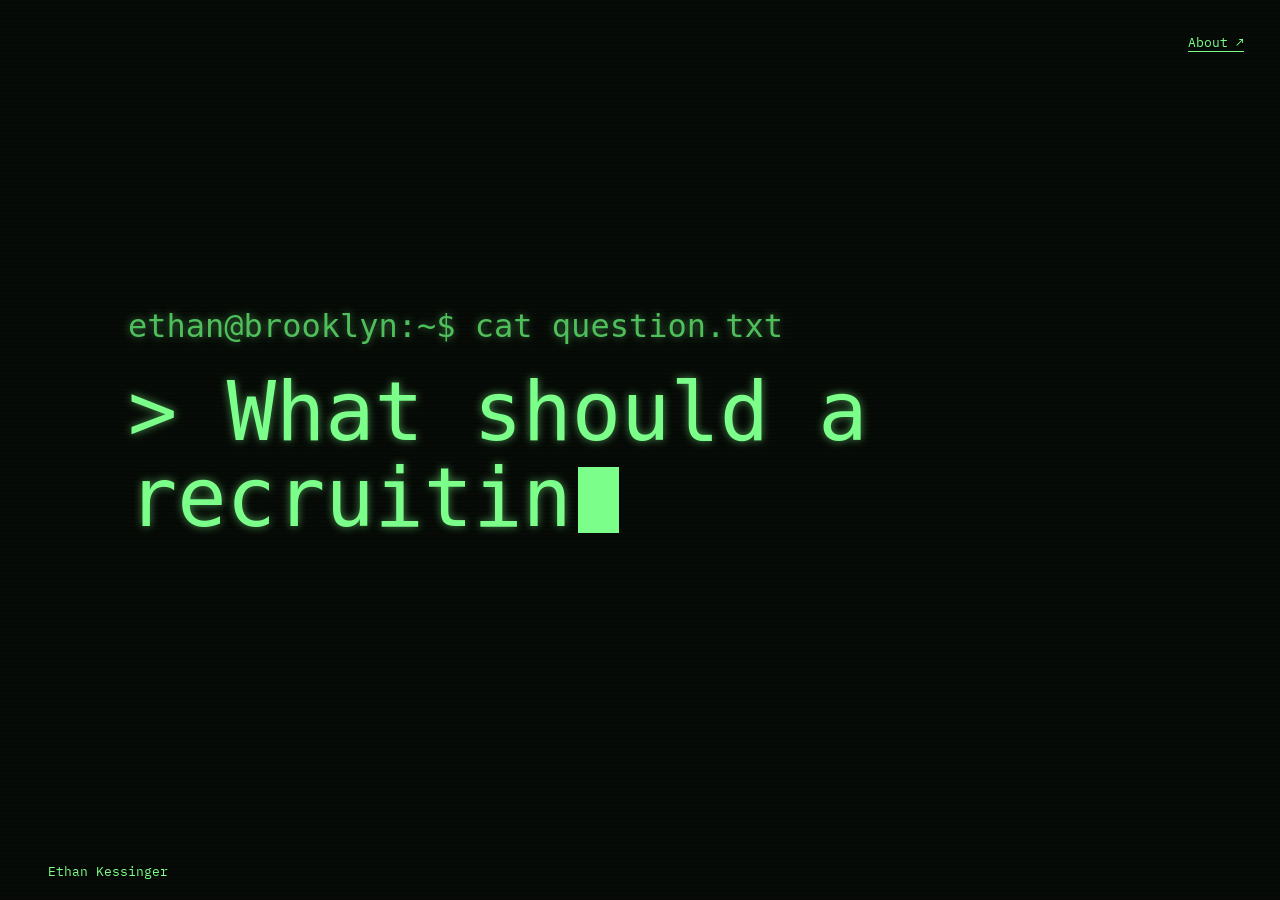
==== index.html @ fab77e96 "Add files via upload" ====
<!doctype html>
<html lang="en">
<head>
<meta charset="utf-8">
<meta name="viewport" content="width=device-width, initial-scale=1, viewport-fit=cover">
<title>Ethan Kessinger</title>
<meta name="description" content="Ethan Kessinger builds AI-native products for the people who hire people. This site holds one open question at a time.">
<link rel="canonical" href="https://www.ethankessinger.com/">
<meta property="og:type" content="website">
<meta property="og:url" content="https://www.ethankessinger.com/">
<meta property="og:title" content="Ethan Kessinger">
<meta property="og:description" content="One open question at a time.">
<meta property="og:image" content="https://www.ethankessinger.com/og-image.png">
<meta property="og:image:width" content="1200">
<meta property="og:image:height" content="630">
<meta name="twitter:card" content="summary_large_image">
<meta name="theme-color" content="#F4F0E6">
<link rel="icon" href="favicon.svg" type="image/svg+xml">
<link rel="preconnect" href="https://fonts.googleapis.com">
<link rel="preconnect" href="https://fonts.gstatic.com" crossorigin>
<link rel="stylesheet" href="https://fonts.googleapis.com/css2?family=Special+Elite&family=Instrument+Serif:ital@0;1&family=VT323&family=Archivo+Black&family=IBM+Plex+Mono:wght@400;500&family=IBM+Plex+Sans:wght@400;500&display=swap">
<link rel="stylesheet" href="styles.css">
<script src="content.js" defer></script>
<script src="app.js" defer></script>
</head>
<body class="page-home look-editorial">

<a class="about-link pill" id="about-link" href="#" hidden>About</a>

<main id="stage" class="stage">
  <p class="prompt" aria-hidden="true">ethan@brooklyn:~$ cat question.txt</p>
  <h1 class="question" id="question">
    <span class="sr-only" id="q-full"></span>
    <span class="q-visual" aria-hidden="true"><span class="q-pre"></span><span class="q-em"></span><span class="q-post"></span><span class="cursor"></span></span>
  </h1>
  <noscript><p class="noscript">This page needs JavaScript to show the question.</p></noscript>
</main>

<section id="why" class="why" aria-labelledby="why-title" hidden>
  <article class="why-inner">
    <p class="kicker">Why this question</p>
    <h2 class="why-q" id="why-title"></h2>
    <div class="why-body" id="why-body"></div>
    <p class="why-close"><span id="why-closing"></span> <a id="why-answer" hidden></a></p>
  </article>
</section>

<footer class="bar">
  <span class="bar-name">Ethan Kessinger</span>
  <div class="toggle" id="toggle" role="group" aria-label="View" hidden>
    <button type="button" id="btn-q" aria-pressed="true">The question</button>
    <button type="button" id="btn-why" aria-pressed="false">Why it matters</button>
  </div>
  <button type="button" id="btn-past" class="bar-past" hidden>
    <svg width="18" height="18" viewBox="0 0 24 24" fill="none" stroke="currentColor" stroke-width="1.6" stroke-linecap="round" stroke-linejoin="round" aria-hidden="true"><path d="M3 12a9 9 0 1 0 3-6.7"/><path d="M3 3v5h5"/><path d="M12 7v5l3 2"/></svg>
    <span>Past questions</span>
  </button>
</footer>

<div id="tm" class="tm" role="dialog" aria-modal="true" aria-label="Past questions" hidden>
  <div class="stars" aria-hidden="true"></div>
  <p class="tm-title">Every question I’ve asked here</p>
  <nav class="tm-timeline" id="tm-timeline" aria-label="Questions"></nav>
  <div class="tm-stack" id="tm-stack"></div>
  <div class="tm-controls">
    <button type="button" class="round" id="tm-older" aria-label="Older question">
      <svg width="18" height="18" viewBox="0 0 24 24" fill="none" stroke="currentColor" stroke-width="1.8" stroke-linecap="round" stroke-linejoin="round" aria-hidden="true"><path d="M6 15l6-6 6 6"/></svg>
    </button>
    <button type="button" class="back" id="tm-close">Back to now</button>
    <button type="button" class="round" id="tm-newer" aria-label="Newer question">
      <svg width="18" height="18" viewBox="0 0 24 24" fill="none" stroke="currentColor" stroke-width="1.8" stroke-linecap="round" stroke-linejoin="round" aria-hidden="true"><path d="M6 9l6 6 6-6"/></svg>
    </button>
  </div>
</div>

</body>
</html>
---- styles.css ----
/* ─── Base ─────────────────────────────────────────────── */
*, *::before, *::after { box-sizing: border-box; }
html { -webkit-text-size-adjust: 100%; }
body {
  margin: 0;
  min-height: 100svh;
  background-color: var(--bg);
  color: var(--fg);
  -webkit-font-smoothing: antialiased;
  transition: background-color .5s ease, color .5s ease;
}
button { font: inherit; cursor: pointer; }
a:focus-visible, button:focus-visible { outline: 2px solid currentColor; outline-offset: 3px; }
.sr-only {
  position: absolute; width: 1px; height: 1px; padding: 0; margin: -1px;
  overflow: hidden; clip: rect(0 0 0 0); white-space: nowrap; border: 0;
}
[hidden] { display: none !important; }

/* ─── The four looks ───────────────────────────────────── */
.look-typewriter {
  --bg: #F1EADA; --fg: #2A2621; --chrome: #2A2621; --em: #2A2621;
  --head-font: 'Special Elite', 'Courier New', monospace; --head-size: clamp(28px, 3.4vw, 44px); --head-tt: none; --head-ls: 0;
  --body-font: 'Special Elite', 'Courier New', monospace; --body-size: clamp(16px, 1.35vw, 19px); --body-lh: 1.75;
  background-image: repeating-linear-gradient(0deg, transparent 0, transparent 47px, rgba(42,38,33,.06) 47px, rgba(42,38,33,.06) 48px);
}
.look-editorial {
  --bg: #F4F0E6; --fg: #16150F; --chrome: #16150F; --em: #C23B14;
  --head-font: 'Instrument Serif', Georgia, serif; --head-size: clamp(40px, 4.5vw, 64px); --head-tt: none; --head-ls: -0.015em;
  --body-font: 'Instrument Serif', Georgia, serif; --body-size: clamp(21px, 1.75vw, 25px); --body-lh: 1.45;
}
.look-terminal {
  --bg: #070B07; --fg: #7CFF8A; --chrome: #7CFF8A; --em: #FFFFFF;
  --head-font: 'VT323', monospace; --head-size: clamp(38px, 4vw, 58px); --head-tt: none; --head-ls: 0;
  --body-font: 'IBM Plex Mono', monospace; --body-size: clamp(15px, 1.2vw, 17px); --body-lh: 1.75;
  background-image: repeating-linear-gradient(0deg, rgba(0,0,0,.25) 0, rgba(0,0,0,.25) 1px, transparent 1px, transparent 4px);
}
.look-swiss {
  --bg: #E8412C; --fg: #16110F; --chrome: #16110F; --em: #FFFFFF;
  --head-font: 'Archivo Black', 'Helvetica Neue', Arial, sans-serif; --head-size: clamp(30px, 3.2vw, 46px); --head-tt: uppercase; --head-ls: -0.02em;
  --body-font: 'IBM Plex Sans', 'Helvetica Neue', Arial, sans-serif; --body-size: clamp(17px, 1.35vw, 19px); --body-lh: 1.6;
}

/* ─── Stage: the question ──────────────────────────────── */
.stage {
  position: fixed; inset: 0;
  display: flex; flex-direction: column; justify-content: center; align-items: flex-start; gap: 24px;
  padding: 88px clamp(24px, 10vw, 160px) 140px;
}
.question { margin: 0; font-weight: 400; overflow-wrap: break-word; }
.prompt { display: none; margin: 0; }
.cursor { display: none; }

.look-typewriter .question {
  font-family: 'Special Elite', 'Courier New', monospace;
  font-size: clamp(32px, min(5vw, 8vh), 72px); line-height: 1.3; max-width: 1100px;
}
.look-typewriter .question .q-em { text-decoration: underline; text-decoration-thickness: 3px; text-underline-offset: .14em; }
.look-typewriter .cursor {
  display: inline-block; width: .55em; height: .08em; margin-left: .05em;
  background: currentColor; vertical-align: baseline; animation: blink 1s steps(1) infinite;
}

.look-editorial .stage { align-items: center; }
.look-editorial .question {
  font-family: 'Instrument Serif', Georgia, serif;
  font-size: clamp(48px, min(9.2vw, 14.5vh), 132px); line-height: .98; letter-spacing: -0.02em;
  max-width: 1180px; text-align: center;
}
.look-editorial .question .q-em { font-style: italic; color: var(--em); }

.look-terminal .stage { gap: 24px; }
.look-terminal .prompt { display: block; font-family: 'VT323', monospace; font-size: clamp(22px, 2.5vw, 36px); color: #4FBF5C; text-shadow: 0 0 8px rgba(124,255,138,.45); }
.look-terminal .question {
  font-family: 'VT323', monospace;
  font-size: clamp(44px, min(6.4vw, 10vh), 92px); line-height: 1.05; max-width: 1160px;
  text-shadow: 0 0 8px rgba(124,255,138,.55);
}
.look-terminal .q-visual::before { content: "> "; }
.look-terminal .question .q-em { color: var(--em); text-transform: uppercase; }
.look-terminal .cursor {
  display: inline-block; width: .5em; height: .8em; margin-left: .08em;
  background: currentColor; vertical-align: -.08em; animation: blink 1s steps(1) infinite;
}

.look-swiss .stage { justify-content: flex-start; padding-top: clamp(88px, 11vh, 110px); padding-left: clamp(24px, 6.6vw, 96px); padding-right: clamp(24px, 6.6vw, 96px); }
.look-swiss .question {
  font-family: 'Archivo Black', 'Helvetica Neue', Arial, sans-serif;
  font-size: clamp(38px, min(7.5vw, 12vh), 108px); line-height: .93; letter-spacing: -0.03em;
  text-transform: uppercase; max-width: 1260px;
}
.look-swiss .question .q-em { color: var(--em); }

.look-editorial .question.enter { animation: rise 1.1s cubic-bezier(.2,.7,.2,1) both; }
.look-swiss .question.enter { animation: slam .6s cubic-bezier(.2,.9,.2,1) both; }
.noscript { font-family: 'IBM Plex Mono', monospace; font-size: 14px; }
.noscript a { color: inherit; }

/* ─── Chrome: About link + footer bar ──────────────────── */
.pill, .bar { font-family: 'IBM Plex Mono', monospace; font-size: 13px; color: var(--chrome); }
.about-link {
  position: fixed; z-index: 10;
  top: max(20px, env(safe-area-inset-top)); right: 24px;
  height: 44px; padding: 0 12px; display: flex; align-items: center;
  border-radius: 22px; text-underline-offset: 4px;
}
.bar {
  position: fixed; z-index: 10; left: 0; right: 0; bottom: 0;
  display: grid; grid-template-columns: repeat(3, minmax(0, 1fr)); align-items: center;
  padding: 20px 36px calc(20px + env(safe-area-inset-bottom));
}
.bar-name { padding: 0 12px; }
.toggle { justify-self: center; display: flex; padding: 3px; border: 1px solid var(--chrome); border-radius: 24px; }
.toggle button {
  height: 40px; padding: 0 18px; border: 0; border-radius: 20px;
  background: transparent; color: var(--chrome); font-size: 13px; white-space: nowrap;
}
.toggle button[aria-pressed="true"] { background: var(--chrome); color: var(--bg); }
.bar-past {
  justify-self: end; height: 44px; padding: 0 12px; border: 0; background: transparent;
  display: flex; align-items: center; gap: 8px; color: var(--chrome); font-size: 13px;
}
.bar-past span { text-decoration: underline; text-underline-offset: 4px; }
.is-reading .about-link, .is-reading .bar { background: var(--bg); }

/* ─── Why it matters ───────────────────────────────────── */
.why {
  position: fixed; inset: 0; z-index: 5; overflow-y: auto; -webkit-overflow-scrolling: touch;
  padding: 96px 24px 168px; background-color: var(--bg); background-image: inherit;
}
.why-inner { max-width: 760px; margin: 0 auto; display: flex; flex-direction: column; gap: 28px; animation: rise .7s cubic-bezier(.2,.7,.2,1) both; }
.kicker { margin: 0; font-family: 'IBM Plex Mono', monospace; font-size: 13px; letter-spacing: .12em; text-transform: uppercase; opacity: .7; }
.why-q {
  margin: 0 0 12px; font-family: var(--head-font); font-weight: 400; font-size: var(--head-size);
  line-height: 1.05; letter-spacing: var(--head-ls); text-transform: var(--head-tt);
}
.why-q .q-em { color: var(--em); }
.look-editorial .why-q .q-em { font-style: italic; }
.look-terminal .why-q { text-shadow: 0 0 6px rgba(124,255,138,.5); }
.why-body p { margin: 0 0 28px; font-family: var(--body-font); font-size: var(--body-size); line-height: var(--body-lh); }
.why-close { margin: 0; font-family: 'IBM Plex Mono', monospace; font-size: 14px; line-height: 1.6; }
.why-close a { color: inherit; }

/* ─── Past questions (time machine) ────────────────────── */
.tm {
  position: fixed; inset: 0; z-index: 50; overflow: hidden;
  background: #04050B;
  background-image: radial-gradient(1200px 520px at 50% 118%, rgba(88,110,255,.35), transparent 70%),
                    radial-gradient(900px 600px at 50% 30%, rgba(40,50,110,.35), transparent 70%);
  color: #E6E8F2; font-family: 'IBM Plex Mono', monospace;
  animation: tmIn .7s cubic-bezier(.2,.7,.2,1) both;
}
.stars {
  position: absolute; inset: -6%;
  animation: drift 40s ease-in-out infinite alternate;
  background-image:
    radial-gradient(1.5px 1.5px at 6% 12%, rgba(255,255,255,.9), transparent), radial-gradient(1px 1px at 14% 38%, rgba(255,255,255,.7), transparent),
    radial-gradient(1.5px 1.5px at 22% 8%, rgba(255,255,255,.8), transparent), radial-gradient(1px 1px at 29% 26%, rgba(255,255,255,.6), transparent),
    radial-gradient(2px 2px at 37% 14%, rgba(200,215,255,.9), transparent), radial-gradient(1px 1px at 44% 4%, rgba(255,255,255,.7), transparent),
    radial-gradient(1.5px 1.5px at 53% 20%, rgba(255,255,255,.8), transparent), radial-gradient(1px 1px at 61% 9%, rgba(255,255,255,.6), transparent),
    radial-gradient(2px 2px at 68% 31%, rgba(255,255,255,.85), transparent), radial-gradient(1px 1px at 76% 6%, rgba(255,255,255,.7), transparent),
    radial-gradient(1.5px 1.5px at 83% 22%, rgba(210,220,255,.9), transparent), radial-gradient(1px 1px at 91% 11%, rgba(255,255,255,.6), transparent),
    radial-gradient(1px 1px at 96% 40%, rgba(255,255,255,.7), transparent), radial-gradient(1.5px 1.5px at 4% 58%, rgba(255,255,255,.7), transparent),
    radial-gradient(1px 1px at 10% 78%, rgba(255,255,255,.6), transparent), radial-gradient(2px 2px at 18% 92%, rgba(255,255,255,.8), transparent),
    radial-gradient(1px 1px at 8% 44%, rgba(255,255,255,.5), transparent), radial-gradient(1.5px 1.5px at 88% 64%, rgba(255,255,255,.7), transparent),
    radial-gradient(1px 1px at 93% 82%, rgba(255,255,255,.6), transparent), radial-gradient(2px 2px at 80% 94%, rgba(200,215,255,.8), transparent),
    radial-gradient(1px 1px at 33% 48%, rgba(255,255,255,.4), transparent), radial-gradient(1px 1px at 72% 50%, rgba(255,255,255,.4), transparent),
    radial-gradient(1.5px 1.5px at 58% 3%, rgba(255,255,255,.7), transparent), radial-gradient(1px 1px at 26% 66%, rgba(255,255,255,.5), transparent);
}
.tm-title {
  position: absolute; top: max(28px, env(safe-area-inset-top)); left: 0; right: 0; margin: 0;
  text-align: center; font-size: 13px; letter-spacing: .12em; text-transform: uppercase; color: #9AA0BC;
}
.tm-timeline {
  position: absolute; right: 32px; top: 50%; transform: translateY(-50%); z-index: 300;
  display: flex; flex-direction: column; align-items: flex-end;
}
.tm-timeline button {
  height: 44px; padding: 0; border: 0; background: transparent; color: #7E84A0;
  display: flex; align-items: center; gap: 12px; font-size: 13px;
}
.tm-timeline button .tick { display: block; width: 12px; height: 2px; background: currentColor; transition: width .3s; }
.tm-timeline button.is-active { color: #FFFFFF; }
.tm-timeline button.is-active .tick { width: 28px; }
.tl-short { display: none; }

.tm-stack { position: absolute; inset: 0; animation: stackIn .9s cubic-bezier(.2,.7,.2,1) .15s both; }
.tm-card {
  position: absolute; left: 50%; top: 55%;
  width: min(880px, calc(100vw - 360px)); height: min(480px, 54svh);
  padding: clamp(28px, 3.4vw, 48px) clamp(24px, 3.9vw, 56px);
  border: 1px solid rgba(255,255,255,.10); border-radius: 12px;
  background: var(--c-bg); color: var(--c-fg);
  display: flex; flex-direction: column; justify-content: space-between; text-align: left;
  box-shadow: 0 40px 90px rgba(0,0,0,.65);
  transition: transform .75s cubic-bezier(.2,.7,.2,1), opacity .75s ease, filter .75s ease;
}
.card-meta { display: flex; justify-content: space-between; font-size: 13px; letter-spacing: .1em; text-transform: uppercase; opacity: .75; }
.card-q { display: block; }
.card-q .q-em { color: var(--c-em); }
.card-landed { display: flex; gap: 24px; align-items: baseline; font-family: 'IBM Plex Sans', sans-serif; font-size: 17px; line-height: 1.5; transition: opacity .4s; }
.card-landed-label { flex-shrink: 0; font-family: 'IBM Plex Mono', monospace; font-size: 12px; letter-spacing: .1em; text-transform: uppercase; }
.tm-card:not(.is-front) .card-landed { opacity: 0; }

.card-editorial { --c-bg: #F4F0E6; --c-fg: #16150F; --c-em: #C23B14; }
.card-editorial .card-q { font-family: 'Instrument Serif', Georgia, serif; font-size: clamp(38px, 5.2vw, 76px); line-height: 1; letter-spacing: -0.015em; }
.card-editorial .card-q .q-em { font-style: italic; }
.card-typewriter { --c-bg: #F1EADA; --c-fg: #2A2621; --c-em: #2A2621; }
.card-typewriter .card-q { font-family: 'Special Elite', 'Courier New', monospace; font-size: clamp(24px, 3.3vw, 48px); line-height: 1.3; }
.card-typewriter .card-q .q-em { text-decoration: underline; text-underline-offset: .14em; }
.card-swiss { --c-bg: #E8412C; --c-fg: #16110F; --c-em: #FFFFFF; }
.card-swiss .card-q { font-family: 'Archivo Black', 'Helvetica Neue', Arial, sans-serif; font-size: clamp(28px, 4vw, 58px); line-height: .96; letter-spacing: -0.025em; text-transform: uppercase; }
.card-terminal { --c-bg: #070B07; --c-fg: #7CFF8A; --c-em: #FFFFFF; }
.card-terminal .card-q { font-family: 'VT323', monospace; font-size: clamp(34px, 4.6vw, 66px); line-height: 1.05; text-shadow: 0 0 8px rgba(124,255,138,.55); }

.tm-controls {
  position: absolute; left: 0; right: 0; bottom: calc(24px + env(safe-area-inset-bottom)); z-index: 300;
  display: flex; justify-content: center; align-items: center; gap: 12px;
}
.tm-controls .round {
  width: 48px; height: 48px; border-radius: 24px; padding: 0;
  border: 1px solid rgba(230,232,242,.35); background: rgba(255,255,255,.06); color: #E6E8F2;
  display: flex; align-items: center; justify-content: center;
}
.tm-controls .round:disabled { opacity: .3; cursor: default; }
.tm-controls .back {
  height: 48px; padding: 0 24px; border-radius: 24px;
  border: 1px solid rgba(230,232,242,.5); background: rgba(4,5,11,.6); color: #E6E8F2;
  font-size: 13px; letter-spacing: .05em;
}

/* ─── Phone ────────────────────────────────────────────── */
@media (max-width: 700px) {
  .stage { padding: 76px 24px 96px; }
  .has-why .stage { padding-bottom: 150px; }
  .look-typewriter .question { font-size: 34px; }
  .look-editorial .stage { align-items: flex-start; }
  .look-editorial .question { font-size: 56px; text-align: left; }
  .look-terminal .prompt { font-size: 22px; }
  .look-terminal .question { font-size: 46px; }
  .look-swiss .stage { padding-top: 88px; }
  .look-swiss .question { font-size: 40px; letter-spacing: -0.02em; }

  .about-link { top: max(12px, env(safe-area-inset-top)); right: 12px; }
  .bar {
    grid-template-columns: minmax(0, 1fr) auto;
    grid-template-areas: "toggle toggle" "name past";
    row-gap: 4px; padding: 12px 16px calc(12px + env(safe-area-inset-bottom));
  }
  .toggle { grid-area: toggle; justify-self: stretch; }
  .toggle button { flex: 1 1 0; padding: 0; height: 42px; }
  .bar-name { grid-area: name; padding: 0 8px; }
  .bar-past { grid-area: past; padding: 0 8px; }
  .why { padding: 72px 24px 176px; }
  .why-inner { gap: 20px; }
  .why-body p { margin-bottom: 20px; }
  .kicker { font-size: 12px; }

  .tm-title { top: max(16px, env(safe-area-inset-top)); font-size: 11px; }
  .tm-timeline { top: max(40px, calc(env(safe-area-inset-top) + 24px)); right: 0; left: 0; transform: none; flex-direction: row; justify-content: center; gap: 4px; }
  .tm-timeline button { width: 44px; flex-direction: column; justify-content: center; gap: 6px; font-size: 14px; }
  .tm-timeline button .tick { width: 0; }
  .tm-timeline button.is-active .tick { width: 20px; }
  .tl-long { display: none; }
  .tl-short { display: inline; }
  .tm-card { width: calc(100vw - 56px); height: min(420px, 52svh); top: 54%; padding: 24px 24px 28px; }
  .card-meta { font-size: 11px; }
  .card-landed { flex-direction: column; gap: 6px; font-size: 15px; line-height: 1.45; }
  .card-landed-label { font-size: 11px; }
  .card-editorial .card-q { font-size: 40px; }
  .card-typewriter .card-q { font-size: 25px; }
  .card-swiss .card-q { font-size: 29px; }
  .card-terminal .card-q { font-size: 36px; }
}

/* ─── About page ───────────────────────────────────────── */
.page-about { --bg: #F4F0E6; --fg: #16150F; }
.page-about a { color: #16150F; }
.page-about a:hover { color: #C23B14; }
.about-wrap {
  max-width: 1440px; min-height: 100svh; margin: 0 auto;
  padding: 28px clamp(24px, 8.3vw, 120px) 48px;
  display: flex; flex-direction: column;
}
.about-head { display: flex; justify-content: space-between; align-items: center; font-family: 'IBM Plex Mono', monospace; font-size: 13px; }
.about-head a { height: 44px; display: flex; align-items: center; text-decoration: none; }
.about-grid {
  margin: clamp(40px, 9vh, 88px) 0 64px;
  display: grid; grid-template-columns: minmax(0, 600px) minmax(0, 1fr); gap: clamp(48px, 8.3vw, 120px); align-items: start;
}
.about-bio { display: flex; flex-direction: column; gap: 36px; }
.about-bio h1 { margin: 0; font-family: 'Instrument Serif', Georgia, serif; font-weight: 400; font-size: clamp(72px, 8.4vw, 120px); line-height: .9; letter-spacing: -0.02em; }
.about-text { display: flex; flex-direction: column; gap: 22px; font-family: 'Instrument Serif', Georgia, serif; font-size: clamp(21px, 1.9vw, 27px); line-height: 1.4; }
.about-text p { margin: 0; }
.about-links { display: flex; flex-wrap: wrap; column-gap: 28px; font-family: 'IBM Plex Mono', monospace; font-size: 14px; }
.about-links a { height: 44px; display: flex; align-items: center; }
.resume { padding-top: 24px; }
.resume h2 { margin: 0 0 8px; font-family: 'IBM Plex Mono', monospace; font-weight: 500; font-size: 13px; letter-spacing: .12em; text-transform: uppercase; }
.job { display: flex; flex-direction: column; gap: 8px; padding: 28px 0; border-top: 1px solid #CFC8B8; }
.job:first-of-type { border-top-color: #16150F; }
.job:last-of-type { border-bottom: 1px solid #CFC8B8; }
.job-head { display: flex; justify-content: space-between; align-items: baseline; gap: 24px; }
.job-title { margin: 0; font-family: 'Instrument Serif', Georgia, serif; font-weight: 400; font-size: clamp(26px, 2.1vw, 30px); line-height: 1.1; }
.job-dates { font-family: 'IBM Plex Mono', monospace; font-size: 13px; color: #5E5A50; white-space: nowrap; }
.job-org { font-family: 'IBM Plex Mono', monospace; font-size: 13px; letter-spacing: .04em; }
.job p { margin: 0; font-family: 'IBM Plex Sans', sans-serif; font-size: 16px; line-height: 1.6; color: #3A372F; }
.about-foot {
  margin-top: auto; padding-top: 20px; border-top: 1px solid #CFC8B8;
  display: flex; flex-wrap: wrap; justify-content: space-between; gap: 8px 24px;
  font-family: 'IBM Plex Mono', monospace; font-size: 13px; color: #5E5A50;
}
.about-foot a { color: #5E5A50; }
.not-found { margin: auto 0; display: flex; flex-direction: column; gap: 24px; }
.not-found h1 { margin: 0; font-family: 'Instrument Serif', Georgia, serif; font-weight: 400; font-size: clamp(56px, 8vw, 112px); line-height: .95; }
.not-found a { font-family: 'IBM Plex Mono', monospace; font-size: 14px; }

@media (max-width: 900px) {
  .about-grid { grid-template-columns: minmax(0, 1fr); gap: 48px; }
}
@media (max-width: 700px) {
  .about-wrap { padding: 12px 24px 32px; }
  .about-grid { margin-top: 40px; }
  .about-bio { gap: 28px; }
  .about-text { gap: 18px; font-size: 22px; }
  .job { gap: 6px; padding: 22px 0; }
  .job-head { flex-direction: column-reverse; align-items: flex-start; gap: 6px; }
  .job-dates { font-size: 12px; }
  .job p { font-size: 15px; }
}

/* ─── Motion ───────────────────────────────────────────── */
@keyframes blink { 0%, 49% { opacity: 1 } 50%, 100% { opacity: 0 } }
@keyframes rise { from { opacity: 0; transform: translateY(24px) } to { opacity: 1; transform: none } }
@keyframes slam { from { opacity: 0; transform: translateX(-60px) } to { opacity: 1; transform: none } }
@keyframes tmIn { from { opacity: 0; transform: scale(1.06) } to { opacity: 1; transform: none } }
@keyframes stackIn { from { opacity: 0; transform: translateY(80px) } to { opacity: 1; transform: none } }
@keyframes drift { from { transform: scale(1) } to { transform: scale(1.12) } }
@media (prefers-reduced-motion: reduce) {
  *, *::before, *::after { animation: none !important; transition: none !important; }
}
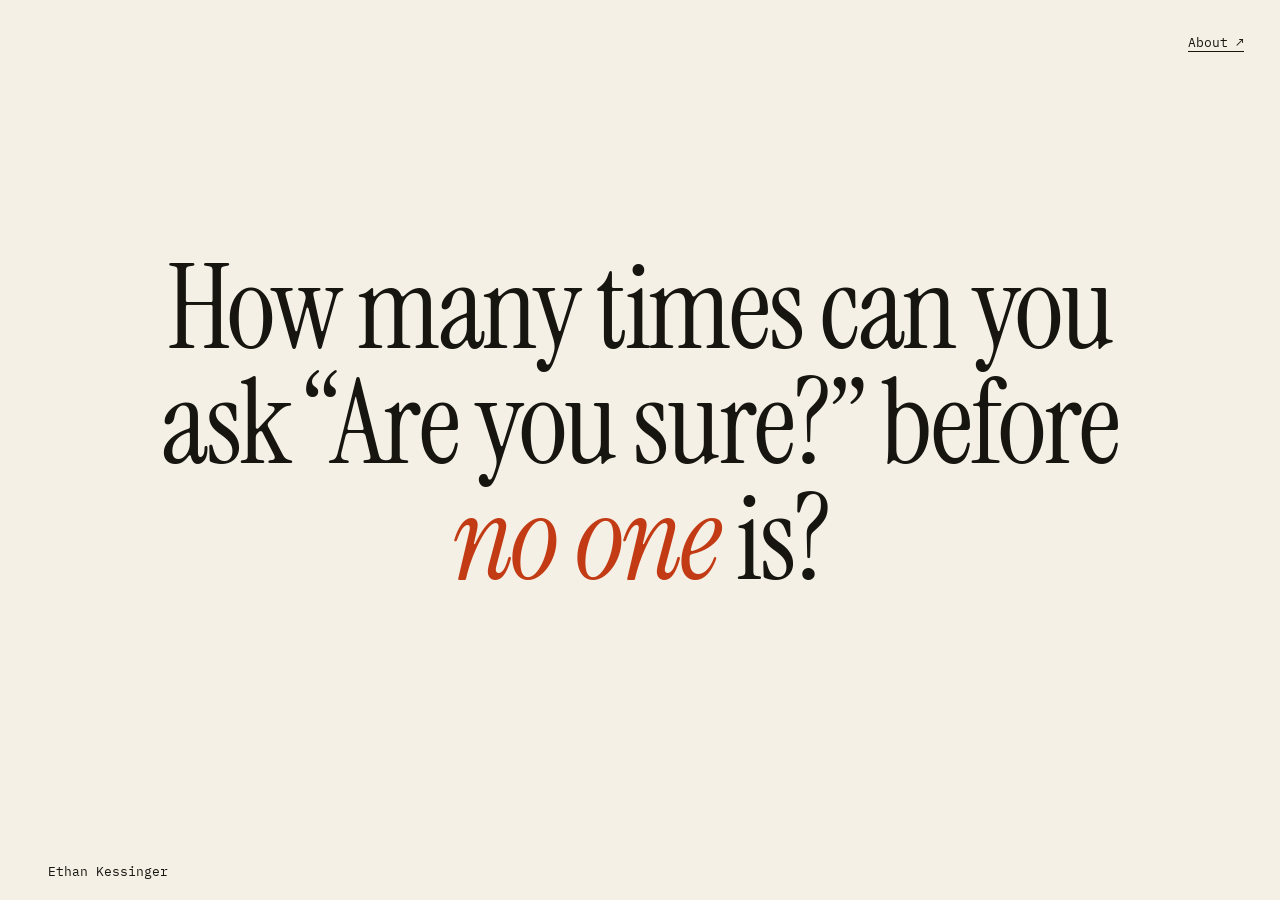
==== commit 581cae73: "Add files via upload" ====
--- a/index.html
+++ b/index.html
@@ -16,6 +16,8 @@
 <meta name="twitter:card" content="summary_large_image">
 <meta name="theme-color" content="#F4F0E6">
 <link rel="icon" href="favicon.svg" type="image/svg+xml">
+<link rel="icon" href="favicon.png" type="image/png" sizes="96x96">
+<link rel="apple-touch-icon" href="apple-touch-icon.png">
 <link rel="preconnect" href="https://fonts.googleapis.com">
 <link rel="preconnect" href="https://fonts.gstatic.com" crossorigin>
 <link rel="stylesheet" href="https://fonts.googleapis.com/css2?family=Special+Elite&family=Instrument+Serif:ital@0;1&family=VT323&family=Archivo+Black&family=IBM+Plex+Mono:wght@400;500&family=IBM+Plex+Sans:wght@400;500&display=swap">
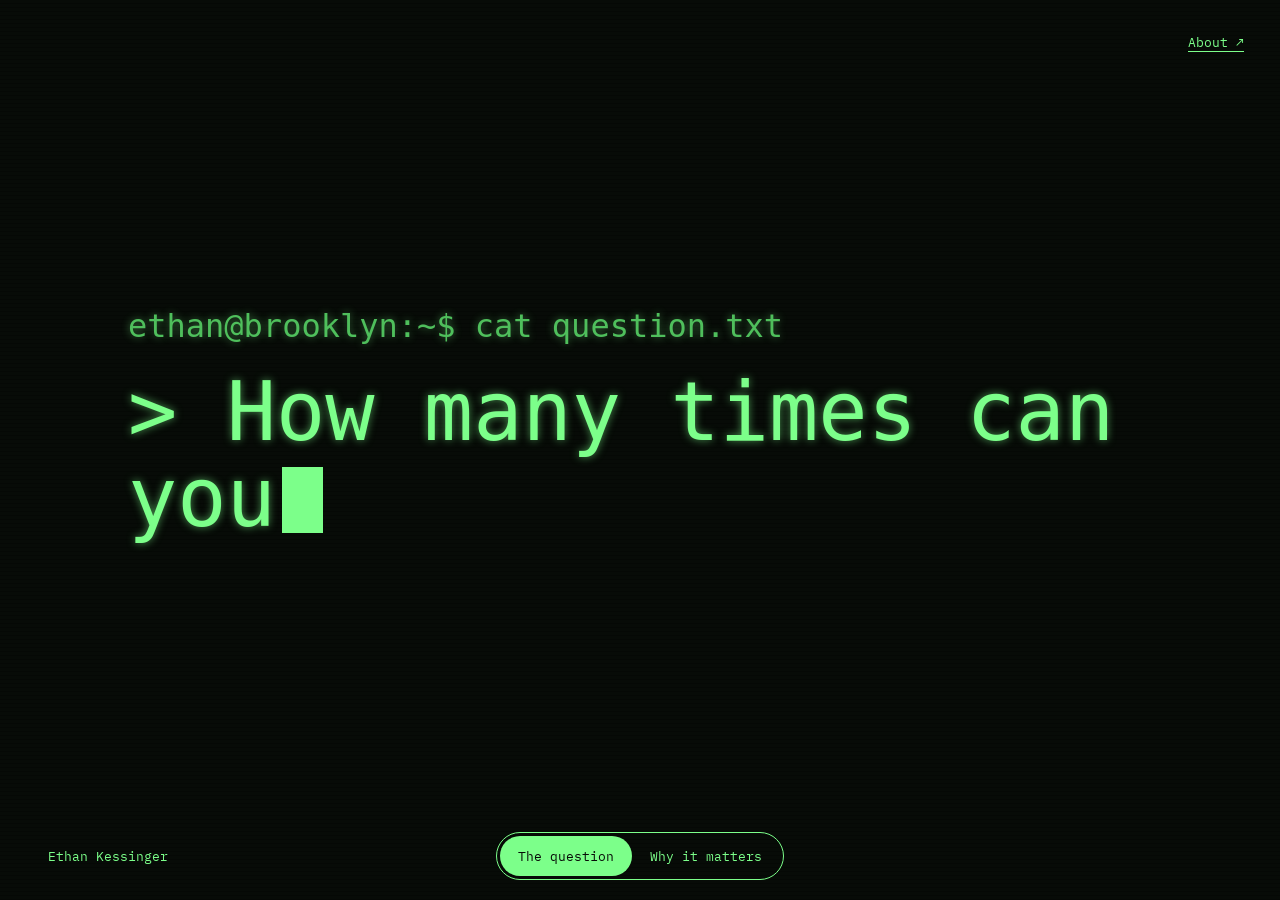
==== commit b72bc94e: "Add files via upload" ====
--- a/index.html
+++ b/index.html
@@ -4,15 +4,15 @@
 <meta charset="utf-8">
 <meta name="viewport" content="width=device-width, initial-scale=1, viewport-fit=cover">
 <title>Ethan Kessinger</title>
-<meta name="description" content="Ethan Kessinger builds AI-native products for the people who hire people. This site holds one open question at a time.">
+<meta name="description" content="Ethan Kessinger builds AI-native products for the people who hire people. This site holds one open question at a time, and why it’s worth asking.">
 <link rel="canonical" href="https://www.ethankessinger.com/">
 <meta property="og:type" content="website">
 <meta property="og:url" content="https://www.ethankessinger.com/">
 <meta property="og:title" content="Ethan Kessinger">
-<meta property="og:description" content="One open question at a time.">
+<meta property="og:description" content="Ethan Kessinger builds AI-native products for the people who hire people. This site holds one open question at a time, and why it’s worth asking.">
 <meta property="og:image" content="https://www.ethankessinger.com/og-image.png">
-<meta property="og:image:width" content="1200">
-<meta property="og:image:height" content="630">
+<meta property="og:image:width" content="2400">
+<meta property="og:image:height" content="1260">
 <meta name="twitter:card" content="summary_large_image">
 <meta name="theme-color" content="#F4F0E6">
 <link rel="icon" href="favicon.svg" type="image/svg+xml">
